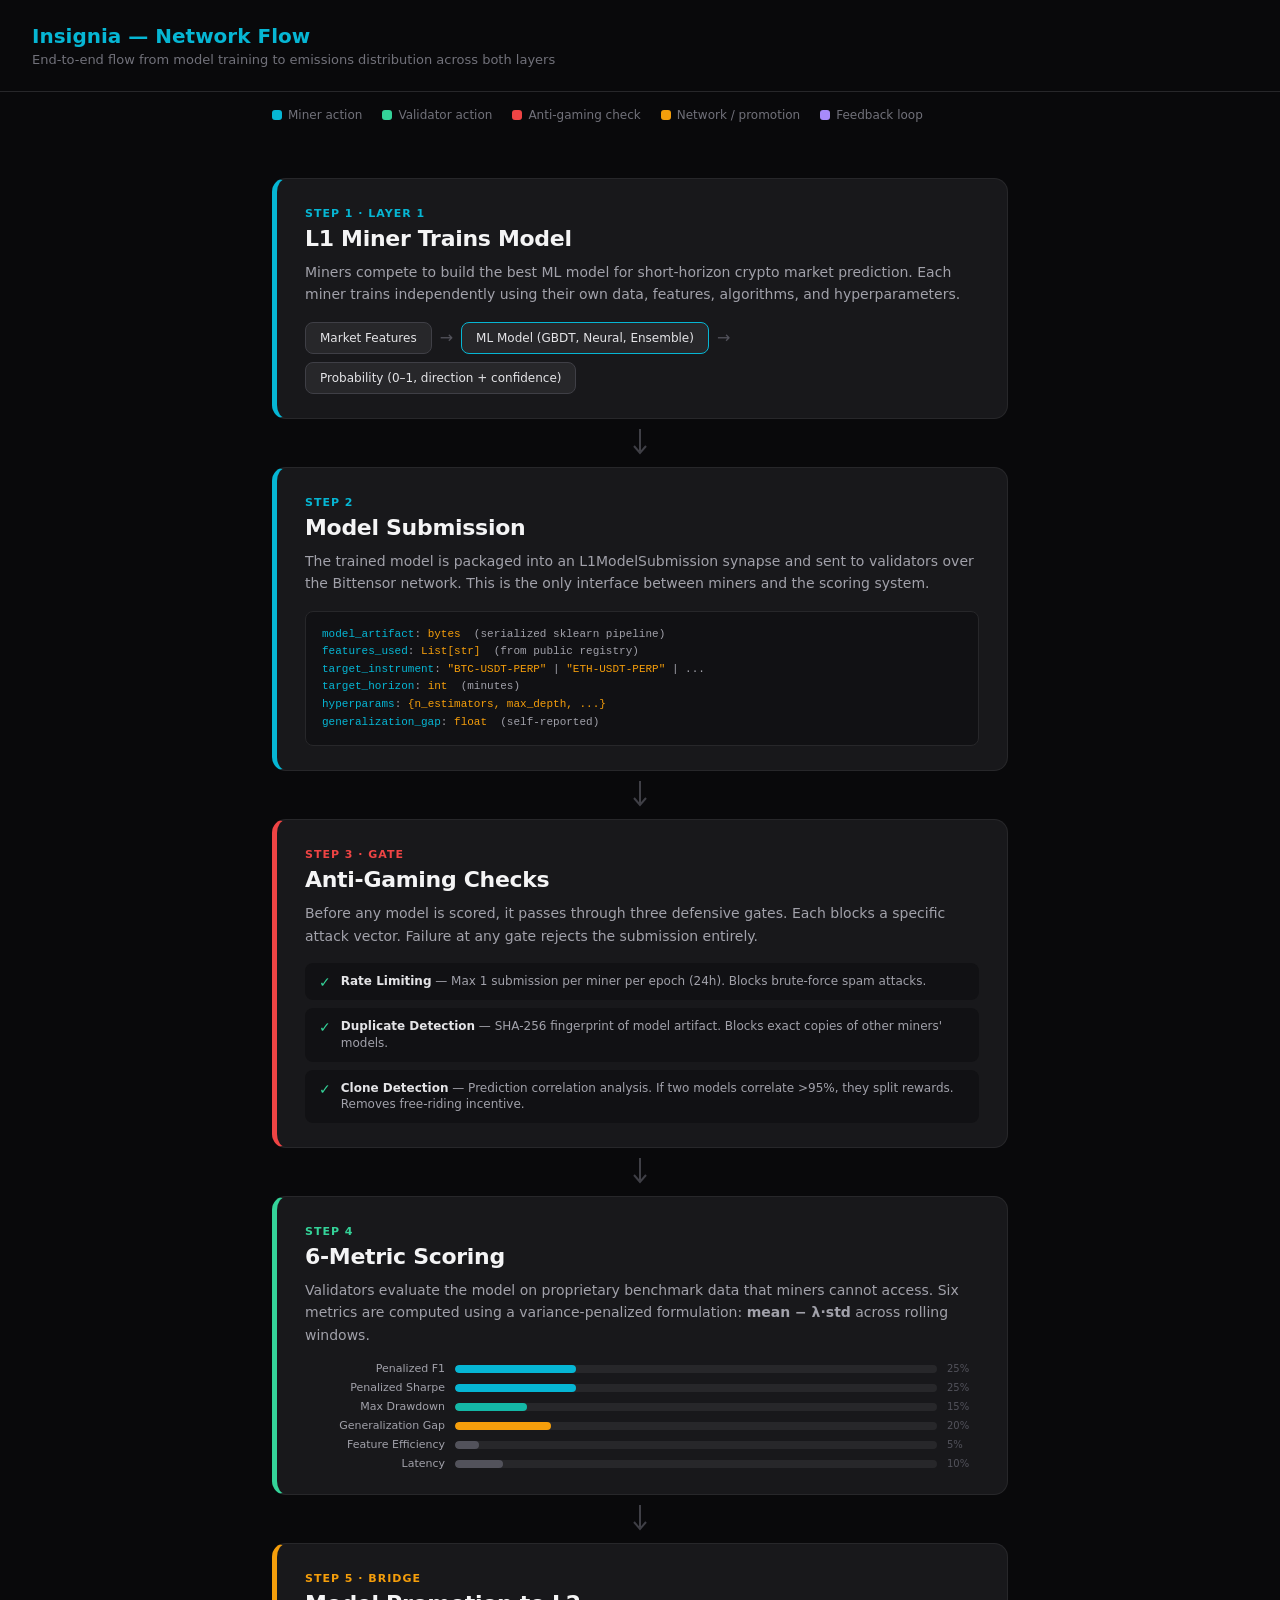
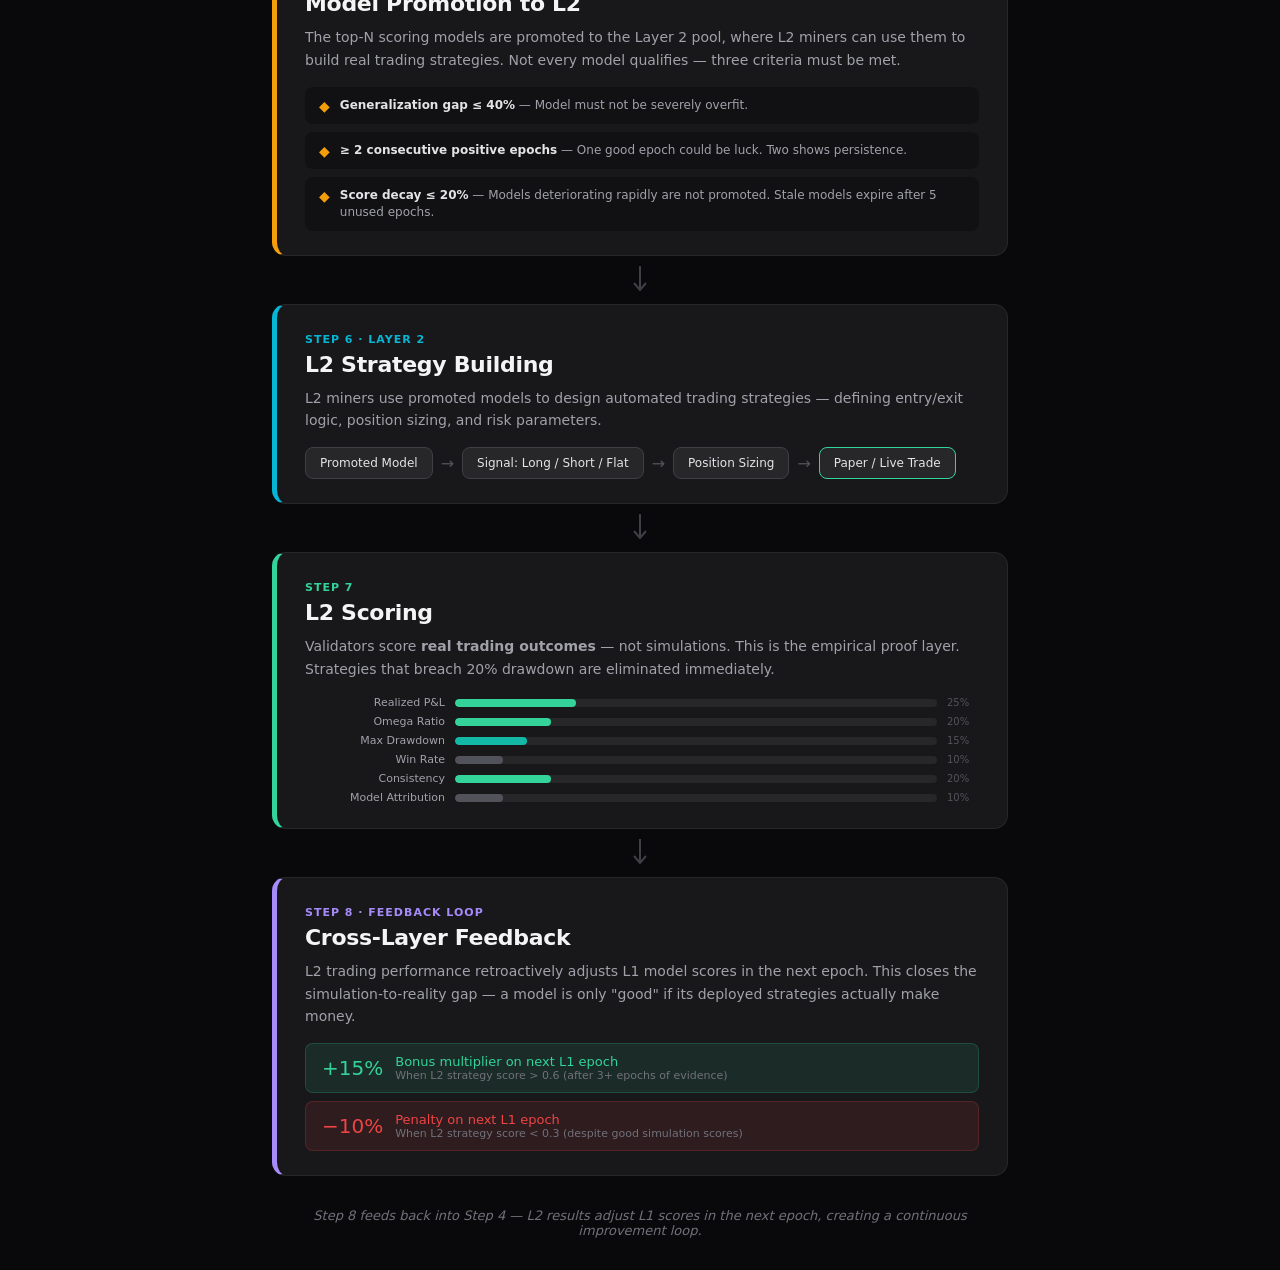
==== output/network.html @ 223ce179 "Add scoring system, network flow, FastAPI demo, and static deployment - Scoring system viz: 6-metric" ====
<!DOCTYPE html>
<html lang="en">
<head>
<meta charset="UTF-8">
<meta name="viewport" content="width=device-width, initial-scale=1.0">
<title>Insignia — Network Flow</title>
<link rel="stylesheet" href="styles.css">
<style>
  .flow { max-width: 800px; margin: 0 auto; padding: 32px; }

  .flow-step {
    background: #18181b;
    border: 1px solid #27272a;
    border-left: 5px solid;
    border-radius: 14px;
    padding: 28px 28px 24px;
  }
  .flow-step .step-num {
    font-size: 11px; font-weight: 600; text-transform: uppercase;
    letter-spacing: 1px; margin-bottom: 6px;
  }
  .flow-step h3 {
    font-size: 22px; font-weight: 700; color: #f4f4f5;
    margin-bottom: 10px; letter-spacing: -0.3px;
  }
  .flow-step p {
    font-size: 14px; color: #a1a1aa; line-height: 1.6;
  }

  .flow-arrow { display: flex; justify-content: center; padding: 10px 0; }
  .flow-arrow svg { width: 20px; height: 28px; }

  .flow-step.miner { border-left-color: #06b6d4; }
  .flow-step.miner .step-num { color: #06b6d4; }
  .flow-step.validator { border-left-color: #34d399; }
  .flow-step.validator .step-num { color: #34d399; }
  .flow-step.antigaming { border-left-color: #ef4444; }
  .flow-step.antigaming .step-num { color: #ef4444; }
  .flow-step.network { border-left-color: #f59e0b; }
  .flow-step.network .step-num { color: #f59e0b; }
  .flow-step.feedback { border-left-color: #a78bfa; }
  .flow-step.feedback .step-num { color: #a78bfa; }

  /* Visual elements inside steps */
  .step-visual { margin-top: 16px; }

  .mini-flow {
    display: flex; align-items: center; gap: 8px; flex-wrap: wrap;
    margin-top: 16px;
  }
  .mini-flow .pill {
    background: #27272a; border: 1px solid #3f3f46; border-radius: 8px;
    padding: 8px 14px; font-size: 12px; color: #e4e4e7; font-weight: 500;
    white-space: nowrap;
  }
  .mini-flow .arrow { color: #52525b; font-size: 16px; }

  .check-list { margin-top: 16px; display: flex; flex-direction: column; gap: 8px; }
  .check-item {
    display: flex; align-items: flex-start; gap: 10px;
    background: #111114; border-radius: 8px; padding: 10px 14px;
  }
  .check-icon { font-size: 14px; flex-shrink: 0; margin-top: 1px; }
  .check-text { font-size: 12px; color: #a1a1aa; line-height: 1.4; }
  .check-text strong { color: #e4e4e7; }

  .metric-bars { margin-top: 16px; display: flex; flex-direction: column; gap: 6px; }
  .metric-bar-row {
    display: flex; align-items: center; gap: 10px;
  }
  .metric-bar-label {
    font-size: 11px; color: #a1a1aa; width: 140px; text-align: right; flex-shrink: 0;
  }
  .metric-bar-track {
    flex: 1; height: 8px; background: #27272a; border-radius: 4px; overflow: hidden;
  }
  .metric-bar-fill { height: 100%; border-radius: 4px; }
  .metric-bar-weight {
    font-size: 10px; color: #52525b; width: 32px; flex-shrink: 0;
  }

  .feedback-ranges { margin-top: 16px; display: flex; flex-direction: column; gap: 8px; }
  .feedback-range {
    display: flex; align-items: center; gap: 12px;
    border-radius: 8px; padding: 10px 16px;
    font-size: 13px; font-weight: 500;
  }
  .feedback-range.bonus { background: rgba(52, 211, 153, 0.1); color: #34d399; border: 1px solid rgba(52, 211, 153, 0.2); }
  .feedback-range.penalty { background: rgba(239, 68, 68, 0.1); color: #ef4444; border: 1px solid rgba(239, 68, 68, 0.2); }
  .feedback-range .label { font-size: 11px; color: #71717a; font-weight: 400; }

  .flywheel {
    margin-top: 16px; display: flex; align-items: center; gap: 6px;
    flex-wrap: wrap; justify-content: center;
  }
  .flywheel .node {
    background: #27272a; border: 1px solid #3f3f46; border-radius: 8px;
    padding: 8px 12px; font-size: 11px; color: #e4e4e7; font-weight: 500;
    text-align: center;
  }
  .flywheel .arrow { color: #f59e0b; font-size: 14px; }

  .code-block {
    margin-top: 16px; background: #111114; border: 1px solid #27272a;
    border-radius: 8px; padding: 14px 16px; font-family: 'JetBrains Mono', monospace;
    font-size: 11px; color: #a1a1aa; line-height: 1.6;
  }
  .code-block .key { color: #06b6d4; }
  .code-block .val { color: #f59e0b; }

  .flow-legend {
    display: flex; gap: 20px; flex-wrap: wrap;
    padding: 0 32px 24px; max-width: 800px; margin: 0 auto;
  }
  .flow-legend-item { display: flex; align-items: center; gap: 6px; font-size: 12px; color: #71717a; }
  .flow-legend-dot { width: 10px; height: 10px; border-radius: 3px; }

  .flow-feedback-note {
    max-width: 800px; margin: 0 auto; padding: 0 32px 32px;
    font-size: 13px; color: #71717a; text-align: center; font-style: italic;
  }
</style>
</head>
<body>

<div class="header">
  <h1>Insignia — Network Flow</h1>
  <p>End-to-end flow from model training to emissions distribution across both layers</p>
</div>

<div style="height: 16px;"></div>

<div class="flow-legend">
  <div class="flow-legend-item"><div class="flow-legend-dot" style="background:#06b6d4;"></div> Miner action</div>
  <div class="flow-legend-item"><div class="flow-legend-dot" style="background:#34d399;"></div> Validator action</div>
  <div class="flow-legend-item"><div class="flow-legend-dot" style="background:#ef4444;"></div> Anti-gaming check</div>
  <div class="flow-legend-item"><div class="flow-legend-dot" style="background:#f59e0b;"></div> Network / promotion</div>
  <div class="flow-legend-item"><div class="flow-legend-dot" style="background:#a78bfa;"></div> Feedback loop</div>
</div>

<div class="flow">

  <!-- Step 1 -->
  <div class="flow-step miner">
    <div class="step-num">Step 1 · Layer 1</div>
    <h3>L1 Miner Trains Model</h3>
    <p>Miners compete to build the best ML model for short-horizon crypto market prediction. Each miner trains independently using their own data, features, algorithms, and hyperparameters.</p>
    <div class="mini-flow">
      <div class="pill">Market Features</div>
      <div class="arrow">&rarr;</div>
      <div class="pill" style="border-color:#06b6d4;">ML Model (GBDT, Neural, Ensemble)</div>
      <div class="arrow">&rarr;</div>
      <div class="pill">Probability (0&ndash;1, direction + confidence)</div>
    </div>
  </div>

  <div class="flow-arrow"><svg viewBox="0 0 20 28"><path d="M10 0 L10 22 M4 17 L10 24 L16 17" stroke="#3f3f46" stroke-width="2" fill="none"/></svg></div>

  <!-- Step 2 -->
  <div class="flow-step miner">
    <div class="step-num">Step 2</div>
    <h3>Model Submission</h3>
    <p>The trained model is packaged into an L1ModelSubmission synapse and sent to validators over the Bittensor network. This is the only interface between miners and the scoring system.</p>
    <div class="code-block">
      <span class="key">model_artifact</span>: <span class="val">bytes</span> &nbsp;(serialized sklearn pipeline)<br>
      <span class="key">features_used</span>: <span class="val">List[str]</span> &nbsp;(from public registry)<br>
      <span class="key">target_instrument</span>: <span class="val">"BTC-USDT-PERP"</span> | <span class="val">"ETH-USDT-PERP"</span> | ...<br>
      <span class="key">target_horizon</span>: <span class="val">int</span> &nbsp;(minutes)<br>
      <span class="key">hyperparams</span>: <span class="val">{n_estimators, max_depth, ...}</span><br>
      <span class="key">generalization_gap</span>: <span class="val">float</span> &nbsp;(self-reported)
    </div>
  </div>

  <div class="flow-arrow"><svg viewBox="0 0 20 28"><path d="M10 0 L10 22 M4 17 L10 24 L16 17" stroke="#3f3f46" stroke-width="2" fill="none"/></svg></div>

  <!-- Step 3 -->
  <div class="flow-step antigaming">
    <div class="step-num">Step 3 · Gate</div>
    <h3>Anti-Gaming Checks</h3>
    <p>Before any model is scored, it passes through three defensive gates. Each blocks a specific attack vector. Failure at any gate rejects the submission entirely.</p>
    <div class="check-list">
      <div class="check-item">
        <span class="check-icon" style="color:#34d399;">&#10003;</span>
        <div class="check-text"><strong>Rate Limiting</strong> — Max 1 submission per miner per epoch (24h). Blocks brute-force spam attacks.</div>
      </div>
      <div class="check-item">
        <span class="check-icon" style="color:#34d399;">&#10003;</span>
        <div class="check-text"><strong>Duplicate Detection</strong> — SHA-256 fingerprint of model artifact. Blocks exact copies of other miners' models.</div>
      </div>
      <div class="check-item">
        <span class="check-icon" style="color:#34d399;">&#10003;</span>
        <div class="check-text"><strong>Clone Detection</strong> — Prediction correlation analysis. If two models correlate &gt;95%, they split rewards. Removes free-riding incentive.</div>
      </div>
    </div>
  </div>

  <div class="flow-arrow"><svg viewBox="0 0 20 28"><path d="M10 0 L10 22 M4 17 L10 24 L16 17" stroke="#3f3f46" stroke-width="2" fill="none"/></svg></div>

  <!-- Step 4 -->
  <div class="flow-step validator">
    <div class="step-num">Step 4</div>
    <h3>6-Metric Scoring</h3>
    <p>Validators evaluate the model on proprietary benchmark data that miners cannot access. Six metrics are computed using a variance-penalized formulation: <strong>mean &minus; &lambda;&middot;std</strong> across rolling windows.</p>
    <div class="metric-bars">
      <div class="metric-bar-row"><div class="metric-bar-label">Penalized F1</div><div class="metric-bar-track"><div class="metric-bar-fill" style="width:25%;background:#06b6d4;"></div></div><div class="metric-bar-weight">25%</div></div>
      <div class="metric-bar-row"><div class="metric-bar-label">Penalized Sharpe</div><div class="metric-bar-track"><div class="metric-bar-fill" style="width:25%;background:#06b6d4;"></div></div><div class="metric-bar-weight">25%</div></div>
      <div class="metric-bar-row"><div class="metric-bar-label">Max Drawdown</div><div class="metric-bar-track"><div class="metric-bar-fill" style="width:15%;background:#14b8a6;"></div></div><div class="metric-bar-weight">15%</div></div>
      <div class="metric-bar-row"><div class="metric-bar-label">Generalization Gap</div><div class="metric-bar-track"><div class="metric-bar-fill" style="width:20%;background:#f59e0b;"></div></div><div class="metric-bar-weight">20%</div></div>
      <div class="metric-bar-row"><div class="metric-bar-label">Feature Efficiency</div><div class="metric-bar-track"><div class="metric-bar-fill" style="width:5%;background:#52525b;"></div></div><div class="metric-bar-weight">5%</div></div>
      <div class="metric-bar-row"><div class="metric-bar-label">Latency</div><div class="metric-bar-track"><div class="metric-bar-fill" style="width:10%;background:#52525b;"></div></div><div class="metric-bar-weight">10%</div></div>
    </div>
  </div>

  <div class="flow-arrow"><svg viewBox="0 0 20 28"><path d="M10 0 L10 22 M4 17 L10 24 L16 17" stroke="#3f3f46" stroke-width="2" fill="none"/></svg></div>

  <!-- Step 5 -->
  <div class="flow-step network">
    <div class="step-num">Step 5 · Bridge</div>
    <h3>Model Promotion to L2</h3>
    <p>The top-N scoring models are promoted to the Layer 2 pool, where L2 miners can use them to build real trading strategies. Not every model qualifies — three criteria must be met.</p>
    <div class="check-list">
      <div class="check-item">
        <span class="check-icon" style="color:#f59e0b;">&#9670;</span>
        <div class="check-text"><strong>Generalization gap &le; 40%</strong> — Model must not be severely overfit.</div>
      </div>
      <div class="check-item">
        <span class="check-icon" style="color:#f59e0b;">&#9670;</span>
        <div class="check-text"><strong>&ge; 2 consecutive positive epochs</strong> — One good epoch could be luck. Two shows persistence.</div>
      </div>
      <div class="check-item">
        <span class="check-icon" style="color:#f59e0b;">&#9670;</span>
        <div class="check-text"><strong>Score decay &le; 20%</strong> — Models deteriorating rapidly are not promoted. Stale models expire after 5 unused epochs.</div>
      </div>
    </div>
  </div>

  <div class="flow-arrow"><svg viewBox="0 0 20 28"><path d="M10 0 L10 22 M4 17 L10 24 L16 17" stroke="#3f3f46" stroke-width="2" fill="none"/></svg></div>

  <!-- Step 6 -->
  <div class="flow-step miner">
    <div class="step-num">Step 6 · Layer 2</div>
    <h3>L2 Strategy Building</h3>
    <p>L2 miners use promoted models to design automated trading strategies — defining entry/exit logic, position sizing, and risk parameters.</p>
    <div class="mini-flow">
      <div class="pill">Promoted Model</div>
      <div class="arrow">&rarr;</div>
      <div class="pill">Signal: Long / Short / Flat</div>
      <div class="arrow">&rarr;</div>
      <div class="pill">Position Sizing</div>
      <div class="arrow">&rarr;</div>
      <div class="pill" style="border-color:#34d399;">Paper / Live Trade</div>
    </div>
  </div>

  <div class="flow-arrow"><svg viewBox="0 0 20 28"><path d="M10 0 L10 22 M4 17 L10 24 L16 17" stroke="#3f3f46" stroke-width="2" fill="none"/></svg></div>

  <!-- Step 7 -->
  <div class="flow-step validator">
    <div class="step-num">Step 7</div>
    <h3>L2 Scoring</h3>
    <p>Validators score <strong>real trading outcomes</strong> — not simulations. This is the empirical proof layer. Strategies that breach 20% drawdown are eliminated immediately.</p>
    <div class="metric-bars">
      <div class="metric-bar-row"><div class="metric-bar-label">Realized P&L</div><div class="metric-bar-track"><div class="metric-bar-fill" style="width:25%;background:#34d399;"></div></div><div class="metric-bar-weight">25%</div></div>
      <div class="metric-bar-row"><div class="metric-bar-label">Omega Ratio</div><div class="metric-bar-track"><div class="metric-bar-fill" style="width:20%;background:#34d399;"></div></div><div class="metric-bar-weight">20%</div></div>
      <div class="metric-bar-row"><div class="metric-bar-label">Max Drawdown</div><div class="metric-bar-track"><div class="metric-bar-fill" style="width:15%;background:#14b8a6;"></div></div><div class="metric-bar-weight">15%</div></div>
      <div class="metric-bar-row"><div class="metric-bar-label">Win Rate</div><div class="metric-bar-track"><div class="metric-bar-fill" style="width:10%;background:#52525b;"></div></div><div class="metric-bar-weight">10%</div></div>
      <div class="metric-bar-row"><div class="metric-bar-label">Consistency</div><div class="metric-bar-track"><div class="metric-bar-fill" style="width:20%;background:#34d399;"></div></div><div class="metric-bar-weight">20%</div></div>
      <div class="metric-bar-row"><div class="metric-bar-label">Model Attribution</div><div class="metric-bar-track"><div class="metric-bar-fill" style="width:10%;background:#52525b;"></div></div><div class="metric-bar-weight">10%</div></div>
    </div>
  </div>

  <div class="flow-arrow"><svg viewBox="0 0 20 28"><path d="M10 0 L10 22 M4 17 L10 24 L16 17" stroke="#3f3f46" stroke-width="2" fill="none"/></svg></div>

  <!-- Step 8 -->
  <div class="flow-step feedback">
    <div class="step-num">Step 8 · Feedback Loop</div>
    <h3>Cross-Layer Feedback</h3>
    <p>L2 trading performance retroactively adjusts L1 model scores in the next epoch. This closes the simulation-to-reality gap — a model is only "good" if its deployed strategies actually make money.</p>
    <div class="feedback-ranges">
      <div class="feedback-range bonus">
        <span style="font-size:20px;">+15%</span>
        <div>
          <div>Bonus multiplier on next L1 epoch</div>
          <div class="label">When L2 strategy score &gt; 0.6 (after 3+ epochs of evidence)</div>
        </div>
      </div>
      <div class="feedback-range penalty">
        <span style="font-size:20px;">&minus;10%</span>
        <div>
          <div>Penalty on next L1 epoch</div>
          <div class="label">When L2 strategy score &lt; 0.3 (despite good simulation scores)</div>
        </div>
      </div>
    </div>
  </div>


</div>

<div class="flow-feedback-note">
  Step 8 feeds back into Step 4 — L2 results adjust L1 scores in the next epoch, creating a continuous improvement loop.
</div>

</body>
</html>
---- output/styles.css ----
/* Shared styles for Plotly visualization templates */
* { margin: 0; padding: 0; box-sizing: border-box; }

body {
  background: #09090b;
  color: #e4e4e7;
  font-family: 'Inter', system-ui, sans-serif;
}

.header {
  padding: 24px 32px;
  border-bottom: 1px solid #27272a;
}

.header h1 {
  font-size: 20px;
  font-weight: 600;
  color: #06b6d4;
}

.header p {
  font-size: 13px;
  color: #71717a;
  margin-top: 4px;
}

.section-label {
  padding: 20px 32px 0;
  font-size: 11px;
  text-transform: uppercase;
  letter-spacing: 1px;
  color: #52525b;
  font-weight: 600;
}

.section-label .rank {
  color: #06b6d4;
  margin-right: 4px;
}

.grid {
  display: grid;
  grid-template-columns: 1fr 1fr;
  gap: 16px;
  padding: 12px 32px 24px;
}

.full { grid-column: 1 / -1; }

.card {
  background: #18181b;
  border: 1px solid #27272a;
  border-radius: 12px;
  padding: 20px;
}

.card h2 {
  font-size: 13px;
  font-weight: 500;
  color: #a1a1aa;
  margin-bottom: 4px;
}

.card .desc {
  font-size: 11px;
  color: #52525b;
  margin-bottom: 12px;
}

.stat-row {
  display: flex;
  gap: 12px;
  flex-wrap: wrap;
  padding: 16px 32px;
}

.stat {
  background: #18181b;
  border: 1px solid #27272a;
  border-radius: 10px;
  padding: 14px 18px;
  flex: 1;
  min-width: 120px;
}

.stat .label {
  font-size: 10px;
  color: #71717a;
  text-transform: uppercase;
  letter-spacing: 0.5px;
}

.stat .value {
  font-size: 20px;
  font-weight: 600;
  color: #f4f4f5;
  margin-top: 4px;
}

.stat .sub {
  font-size: 11px;
  color: #52525b;
  margin-top: 2px;
}

.stat.highlight .value { color: #06b6d4; }
.stat.green .value { color: #34d399; }
.stat.red .value { color: #ef4444; }

.plot { width: 100%; height: 300px; }
.plot.tall { height: 420px; }

.divider {
  border-top: 1px solid #27272a;
  margin: 8px 32px;
}

.blurb {
  font-size: 13px;
  color: #a1a1aa;
  line-height: 1.6;
  padding: 0 32px 8px;
}

.attack {
  font-size: 12px;
  color: #71717a;
  font-style: italic;
  padding: 0 32px 4px;
}

.metric-score {
  font-size: 48px;
  font-weight: 700;
  padding: 0 32px 8px;
  letter-spacing: -1px;
}
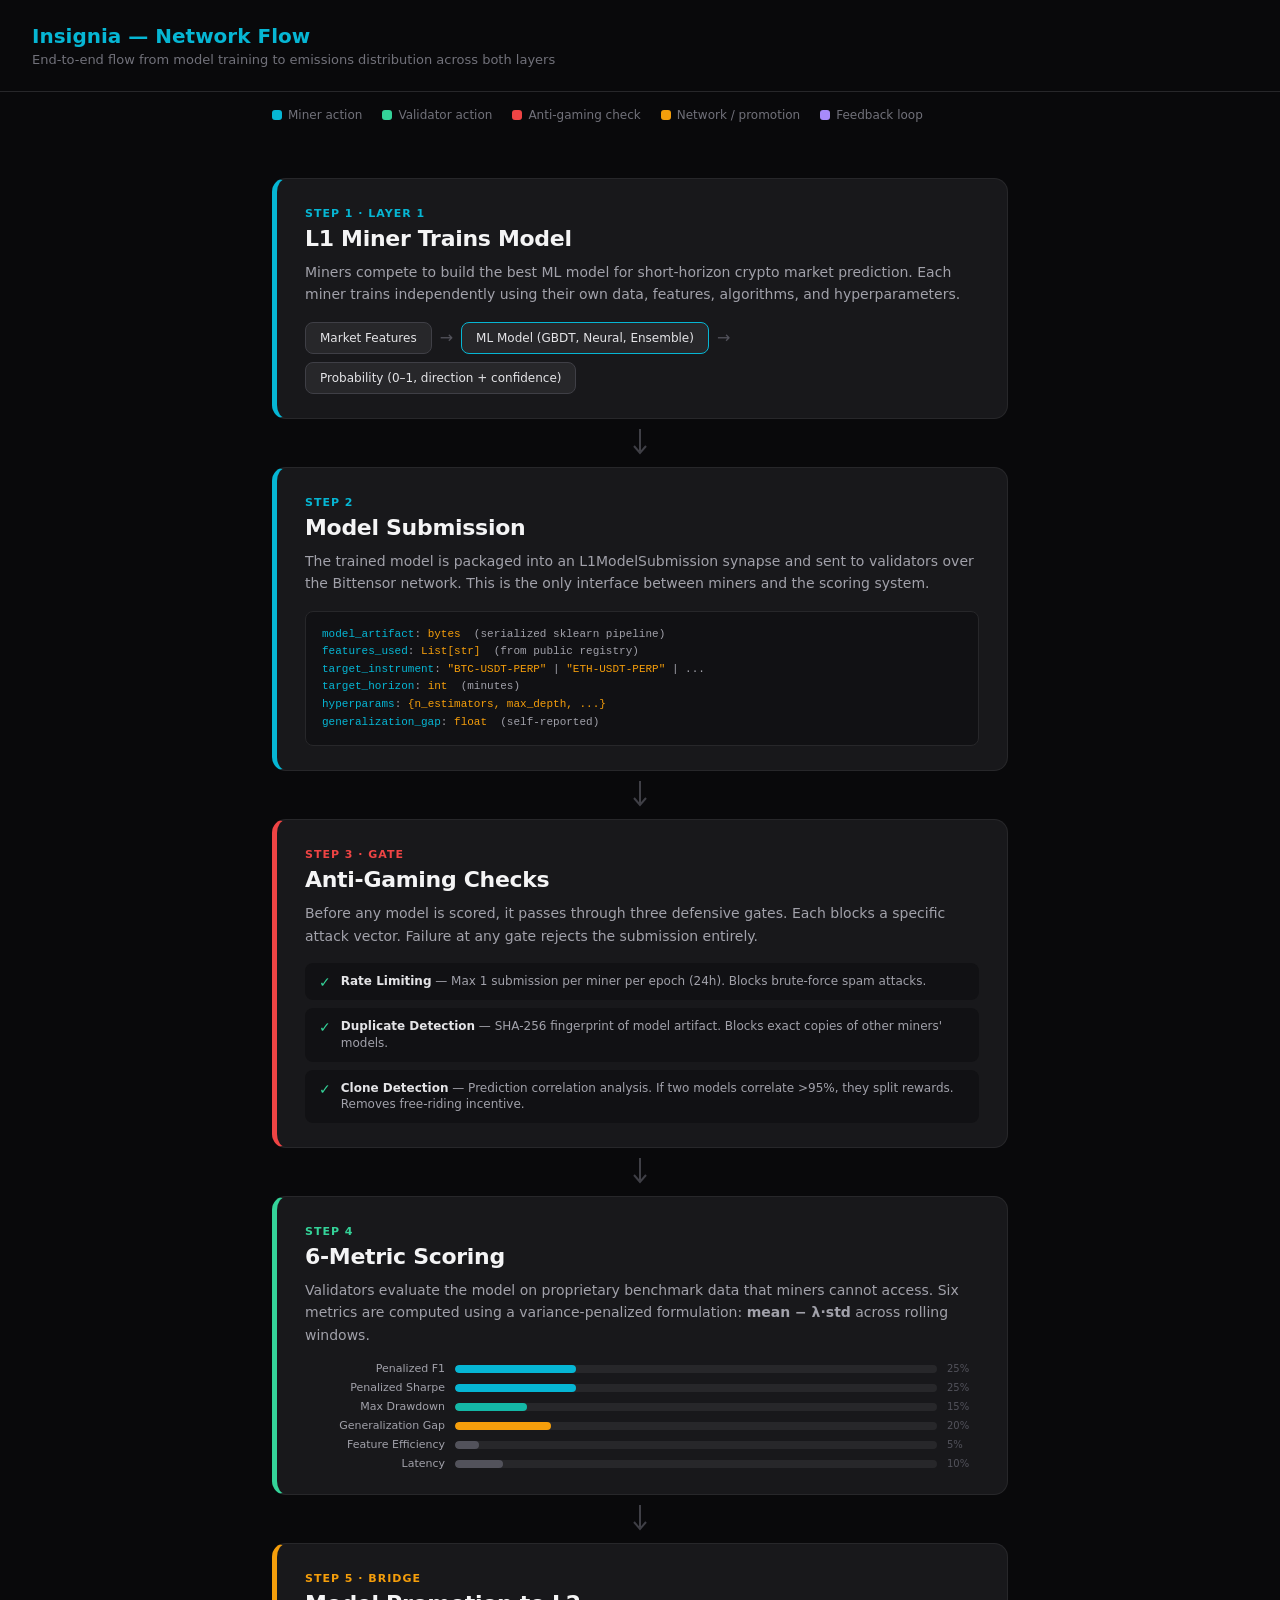
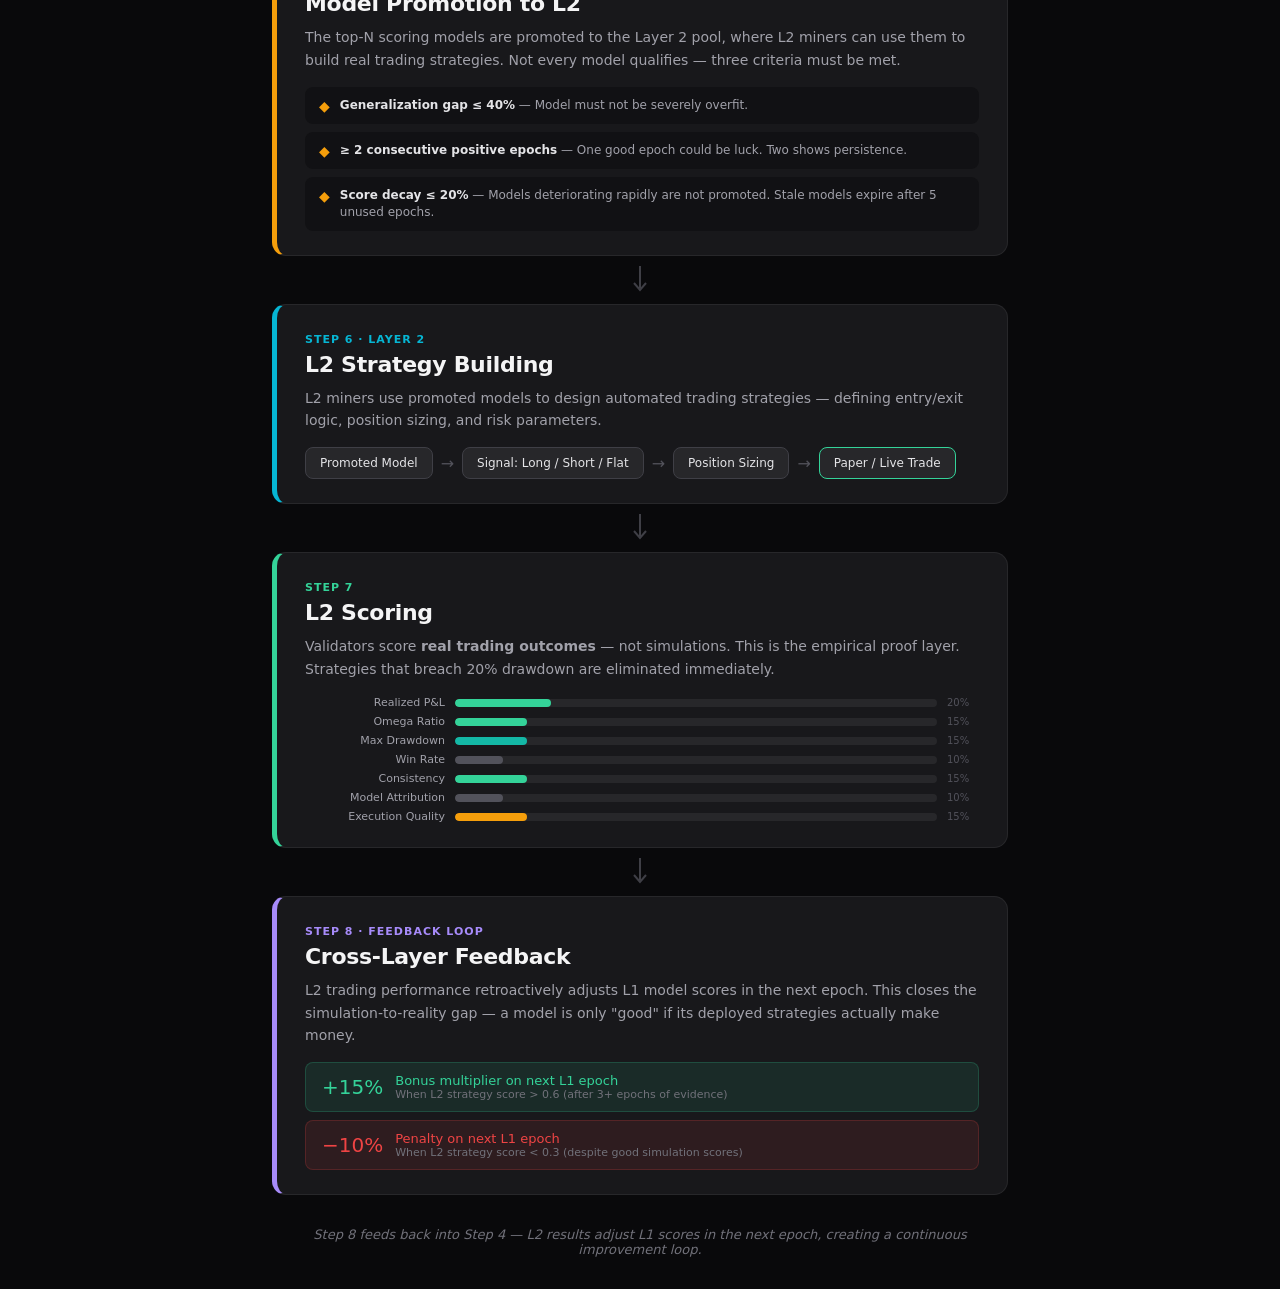
==== commit cce64add: "Add Execution Quality as 7th L2 scoring metric Incorporate execution infrastructure health evaluatio" ====
--- a/output/network.html
+++ b/output/network.html
@@ -260,12 +260,13 @@
     <h3>L2 Scoring</h3>
     <p>Validators score <strong>real trading outcomes</strong> — not simulations. This is the empirical proof layer. Strategies that breach 20% drawdown are eliminated immediately.</p>
     <div class="metric-bars">
-      <div class="metric-bar-row"><div class="metric-bar-label">Realized P&L</div><div class="metric-bar-track"><div class="metric-bar-fill" style="width:25%;background:#34d399;"></div></div><div class="metric-bar-weight">25%</div></div>
-      <div class="metric-bar-row"><div class="metric-bar-label">Omega Ratio</div><div class="metric-bar-track"><div class="metric-bar-fill" style="width:20%;background:#34d399;"></div></div><div class="metric-bar-weight">20%</div></div>
+      <div class="metric-bar-row"><div class="metric-bar-label">Realized P&L</div><div class="metric-bar-track"><div class="metric-bar-fill" style="width:20%;background:#34d399;"></div></div><div class="metric-bar-weight">20%</div></div>
+      <div class="metric-bar-row"><div class="metric-bar-label">Omega Ratio</div><div class="metric-bar-track"><div class="metric-bar-fill" style="width:15%;background:#34d399;"></div></div><div class="metric-bar-weight">15%</div></div>
       <div class="metric-bar-row"><div class="metric-bar-label">Max Drawdown</div><div class="metric-bar-track"><div class="metric-bar-fill" style="width:15%;background:#14b8a6;"></div></div><div class="metric-bar-weight">15%</div></div>
       <div class="metric-bar-row"><div class="metric-bar-label">Win Rate</div><div class="metric-bar-track"><div class="metric-bar-fill" style="width:10%;background:#52525b;"></div></div><div class="metric-bar-weight">10%</div></div>
-      <div class="metric-bar-row"><div class="metric-bar-label">Consistency</div><div class="metric-bar-track"><div class="metric-bar-fill" style="width:20%;background:#34d399;"></div></div><div class="metric-bar-weight">20%</div></div>
+      <div class="metric-bar-row"><div class="metric-bar-label">Consistency</div><div class="metric-bar-track"><div class="metric-bar-fill" style="width:15%;background:#34d399;"></div></div><div class="metric-bar-weight">15%</div></div>
       <div class="metric-bar-row"><div class="metric-bar-label">Model Attribution</div><div class="metric-bar-track"><div class="metric-bar-fill" style="width:10%;background:#52525b;"></div></div><div class="metric-bar-weight">10%</div></div>
+      <div class="metric-bar-row"><div class="metric-bar-label">Execution Quality</div><div class="metric-bar-track"><div class="metric-bar-fill" style="width:15%;background:#f59e0b;"></div></div><div class="metric-bar-weight">15%</div></div>
     </div>
   </div>
 
